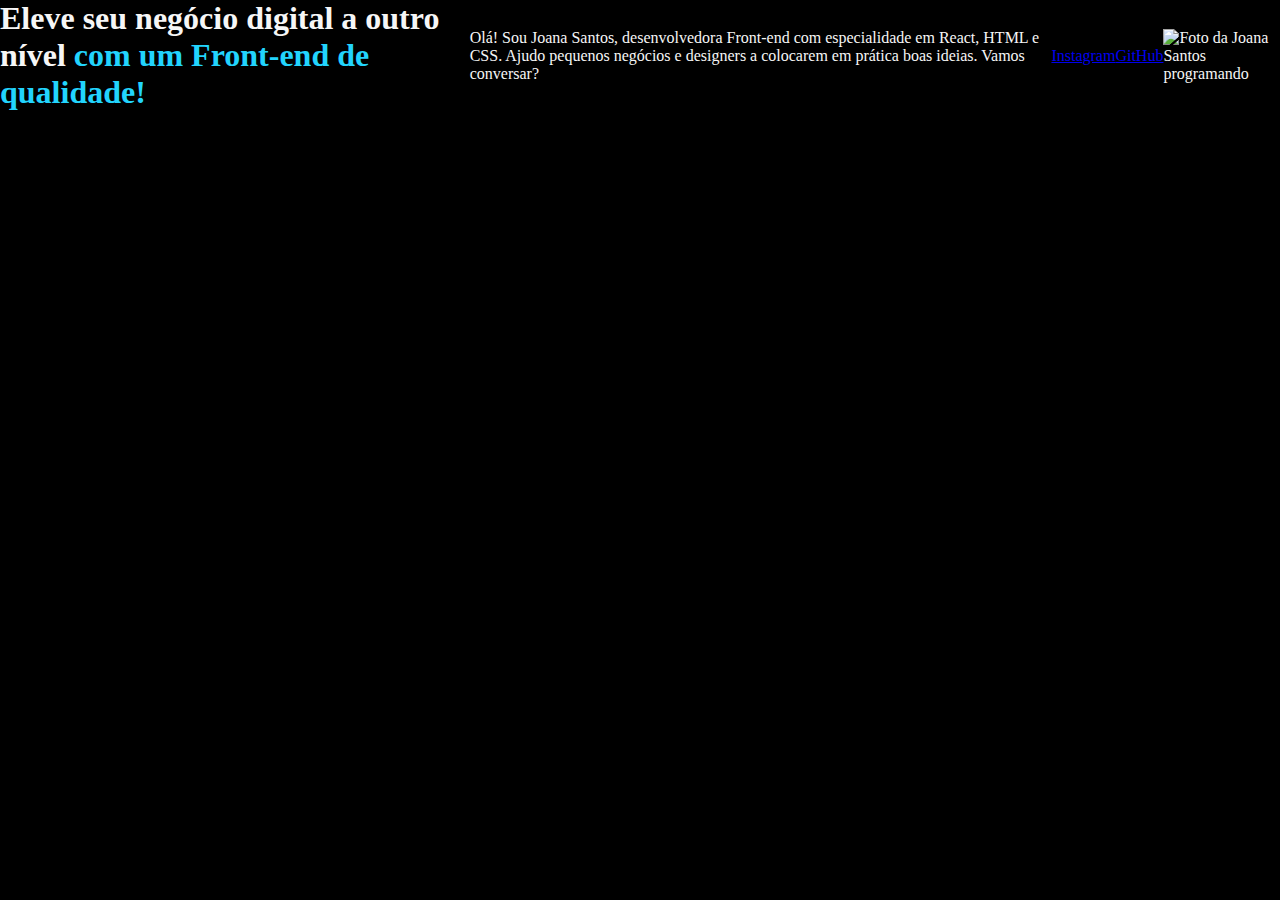
==== index.html @ f8ef232c "Criando estrutura básica" ====
<!DOCTYPE html>
<html lang="pt-br">
<head>
    <meta charset="UTF-8"> 
    <meta http-equiv="X-UA-Compatible" content="IE=edge">
    <meta name="viewport" content="width=device-width, initial-scale=1.0">
    <title>Portifolio</title>
    <link rel="stylesheet" href="css/style.css">
    
</head>
<body>
    <header></header>
    <main class="apresentacao">
        <h1>
            Eleve seu negócio digital a outro nível 
            <strong class="titulo-destaque">com um Front-end de qualidade!
            </strong></h1>
            <p>Olá! Sou Joana Santos, desenvolvedora 
            Front-end com especialidade em React, HTML e
            CSS. Ajudo pequenos negócios e designers a 
            colocarem em prática boas ideias. Vamos 
            conversar?</p>
            <a href="https://instagram.com/rafaballerini">Instagram</a>
            <a href="https://github.com/guilhermeonrails">GitHub</a>
            <img src="imagem.png" alt="Foto da Joana Santos programando">
    </main>
    <footer></footer>
</body>
</html>
---- css/style.css ----
*{
    margin: 0;
    padding: 0;
}
body{
    background-color: #000000;
    color: #F6F6F6;
    height: 100vh;
    box-sizing: border-box;
}
.titulo-destaque{
    color: #22D4FD;
}
.apresentacao{
    display: flex;
    align-items: center;
}
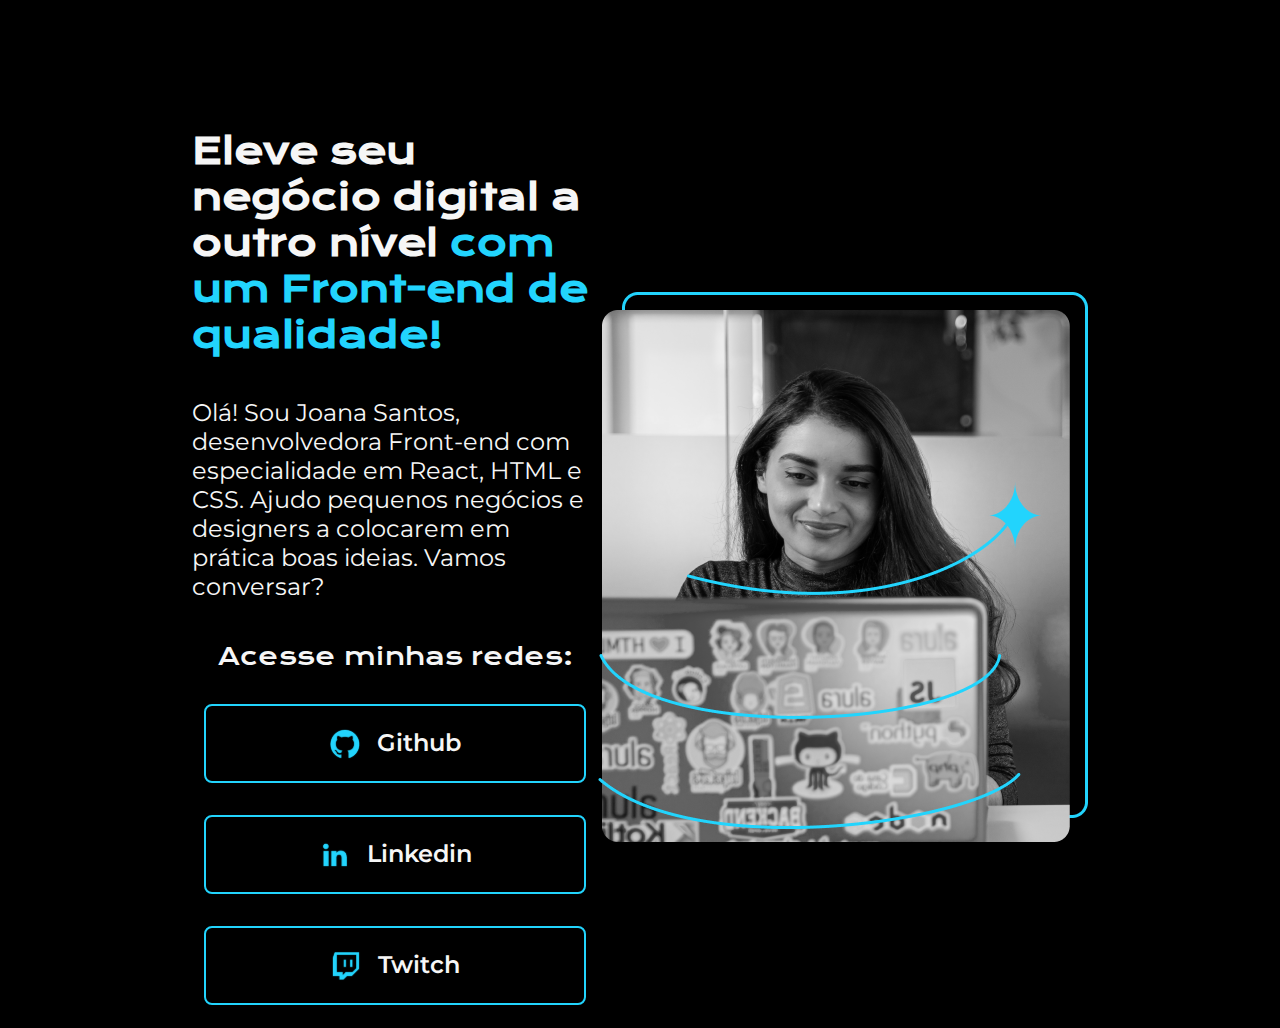
==== commit 22e971be: "Atualizando botões (links)" ====
--- a/index.html
+++ b/index.html
@@ -1,29 +1,35 @@
 <!DOCTYPE html>
 <html lang="pt-br">
 <head>
-    <meta charset="UTF-8"> 
+    <meta charset="UTF-8">
     <meta http-equiv="X-UA-Compatible" content="IE=edge">
     <meta name="viewport" content="width=device-width, initial-scale=1.0">
+    <link rel="stylesheet" href="css/style.css">
     <title>Portifolio</title>
-    <link rel="stylesheet" href="css/style.css">
-    
 </head>
 <body>
-    <header></header>
     <main class="apresentacao">
-        <h1>
-            Eleve seu negócio digital a outro nível 
-            <strong class="titulo-destaque">com um Front-end de qualidade!
-            </strong></h1>
-            <p>Olá! Sou Joana Santos, desenvolvedora 
-            Front-end com especialidade em React, HTML e
-            CSS. Ajudo pequenos negócios e designers a 
-            colocarem em prática boas ideias. Vamos 
-            conversar?</p>
-            <a href="https://instagram.com/rafaballerini">Instagram</a>
-            <a href="https://github.com/guilhermeonrails">GitHub</a>
-            <img src="imagem.png" alt="Foto da Joana Santos programando">
+        <section class="apresentacao__conteudo">
+            <h1 class="apresentacao__titulo">Eleve seu negócio digital a outro nível <strong class="titulo--destaque">com um Front-end de qualidade!</strong></h1>
+            <p class="apresentacao__texto">Olá! Sou Joana Santos, desenvolvedora Front-end com especialidade em React, HTML e CSS. Ajudo pequenos negócios e designers a colocarem em prática boas ideias. Vamos conversar?</p>
+            <div class="apresentacao__links">
+                <h2 class="apresentacao__subtitulo" >Acesse minhas redes:</h2>
+                <a class="apresentacao__link" href="https://github.com/yagojsantos">
+                    <img src="./assets/Logo Github.svg" alt="Logotipo Github">
+                    Github
+                </a>
+                <a href="https://www.linkedin.com/in/yagojsantos/" class="apresentacao__link">
+                    <img src="./assets/Logo linkedin.svg" alt="Logotipo Linkedin">
+                    Linkedin
+                </a>
+                <a href="" class="apresentacao__link">
+                    <img src="./assets/Logo Twitch.svg" alt="Logotipo Twitch">
+                    Twitch
+                </a>
+                
+            </div>
+        </section>
+        <img src="./assets/foto.png" alt="Foto do Yago de Jesus Santos.">
     </main>
-    <footer></footer>
 </body>
 </html>--- a/css/style.css
+++ b/css/style.css
@@ -1,17 +1,64 @@
+/* Fontes externas */
+@import url('https://fonts.googleapis.com/css2?family=Krona+One&family=Montserrat:wght@400;600&display=swap');
 *{
     margin: 0;
     padding: 0;
 }
 body{
-    background-color: #000000;
-    color: #F6F6F6;
     height: 100vh;
     box-sizing: border-box;
+    background-color: #000000;
 }
-.titulo-destaque{
+.apresentacao{
+    margin: 10% 15%;
+    display: flex;
+    align-items: center;
+    justify-content: space-between;
+}
+.apresentacao__conteudo{
+    width: 615px;
+    display: flex;
+    flex-direction: column;
+    gap:40px;
+}
+.apresentacao__titulo{
+    color: #F6F6F6;
+    font-size: 36px;
+    font-family:  'Krona One', sans-serif;
+}
+.titulo--destaque{
     color: #22D4FD;
 }
-.apresentacao{
+.apresentacao__texto{
+    font-size: 24px;
+    color: #F6F6F6;
+    font-family: 'Montserrat', sans-serif;
+}
+.apresentacao__links{
     display: flex;
+    flex-direction: column;
     align-items: center;
-}+    gap: 32px;
+    justify-content: space-between;
+}
+.apresentacao__subtitulo{
+    color: #F6F6F6;
+    font-family: 'Krona One', sans-serif;
+    font-weight: 400;
+    font-size: 24px;
+}
+.apresentacao__link{
+    display: flex;
+    justify-content: center;
+    gap: 16px;
+    width: 378px;
+    text-align: center;
+    border-radius: 8px;
+    font-size: 24px;
+    font-weight:600;
+    padding: 21.5px 0;
+    text-decoration: none;
+    color: #F6F6F6;
+    font-family: 'Montserrat', sans-serif;   
+    border: 2px solid #22D4FD;
+}
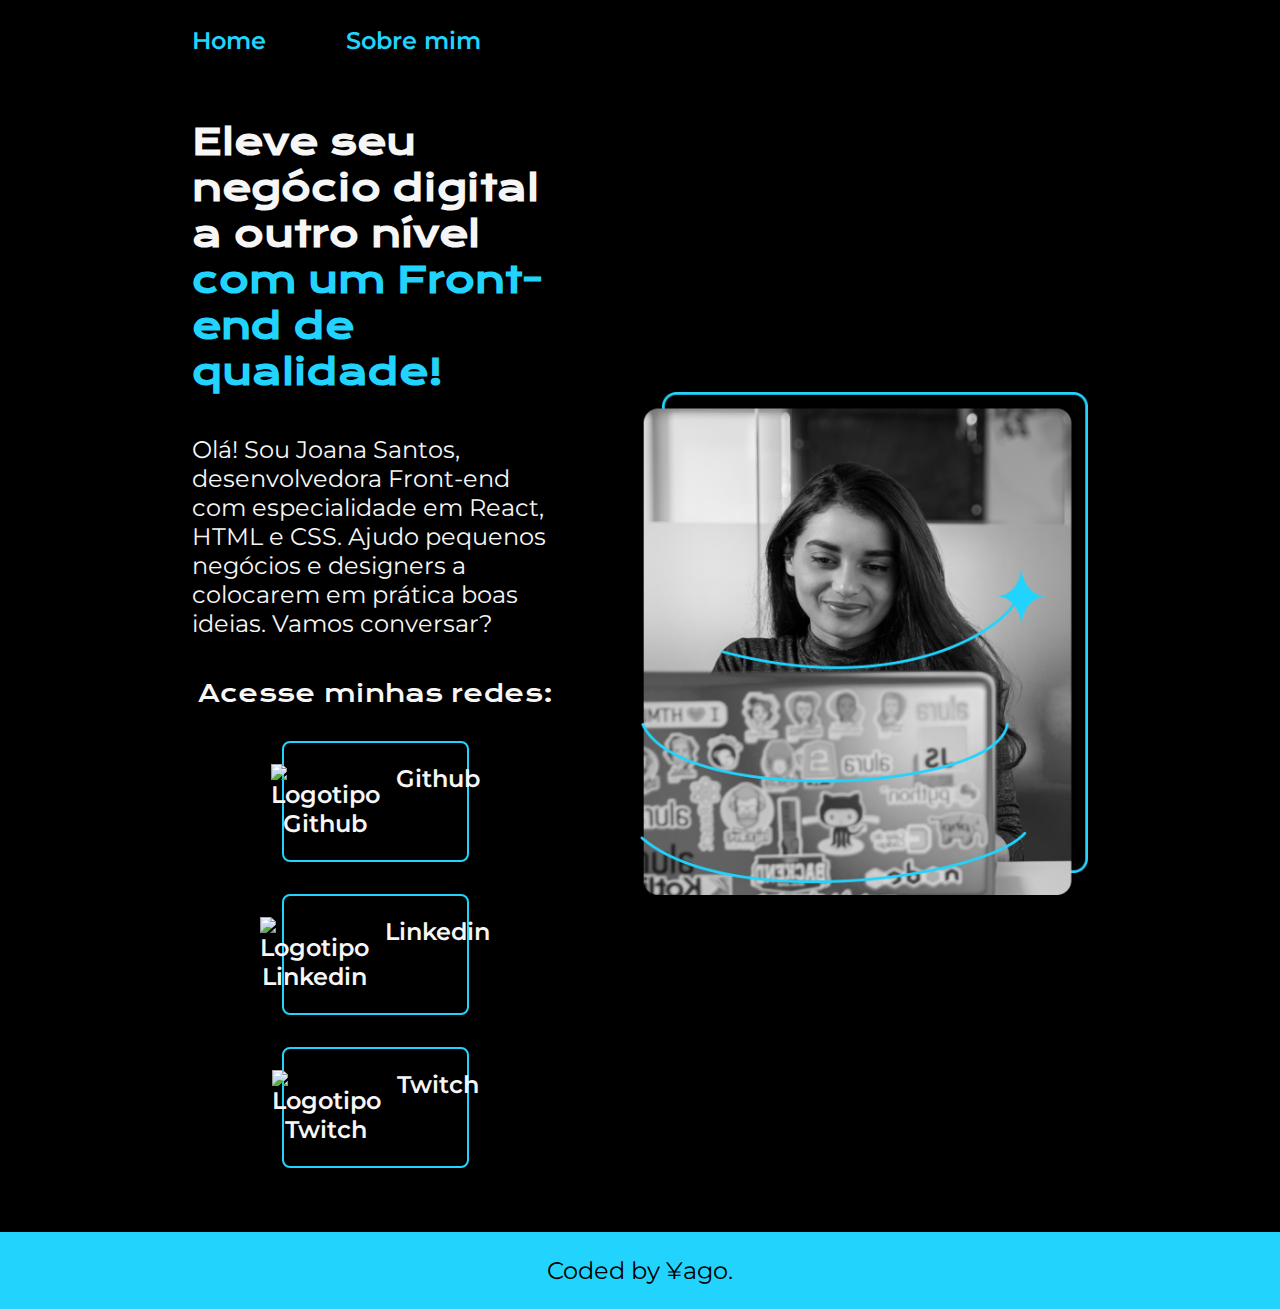
==== commit 0177da3a: "Projeto finalizado." ====
--- a/index.html
+++ b/index.html
@@ -4,32 +4,42 @@
     <meta charset="UTF-8">
     <meta http-equiv="X-UA-Compatible" content="IE=edge">
     <meta name="viewport" content="width=device-width, initial-scale=1.0">
-    <link rel="stylesheet" href="css/style.css">
+    <link rel="stylesheet" href="./styles/style.css">
     <title>Portifolio</title>
 </head>
 <body>
+    <header class="cabecalho">
+        <nav class="cabecalho__menu">
+            <a class="cabecalho__link" href="index.html">Home</a>
+            <a class="cabecalho__link" href="about.html">Sobre mim</a>
+        </nav>
+    </header>
     <main class="apresentacao">
         <section class="apresentacao__conteudo">
-            <h1 class="apresentacao__titulo">Eleve seu negócio digital a outro nível <strong class="titulo--destaque">com um Front-end de qualidade!</strong></h1>
+            <h1 class="apresentacao__titulo">
+                Eleve seu negócio digital a outro nível <strong class="titulo--destaque">com um Front-end de qualidade!</strong>
+            </h1>
             <p class="apresentacao__texto">Olá! Sou Joana Santos, desenvolvedora Front-end com especialidade em React, HTML e CSS. Ajudo pequenos negócios e designers a colocarem em prática boas ideias. Vamos conversar?</p>
             <div class="apresentacao__links">
                 <h2 class="apresentacao__subtitulo" >Acesse minhas redes:</h2>
                 <a class="apresentacao__link" href="https://github.com/yagojsantos">
-                    <img src="./assets/Logo Github.svg" alt="Logotipo Github">
+                    <img src="./assets/logo_github.svg" alt="Logotipo Github">
                     Github
                 </a>
                 <a href="https://www.linkedin.com/in/yagojsantos/" class="apresentacao__link">
-                    <img src="./assets/Logo linkedin.svg" alt="Logotipo Linkedin">
+                    <img src="./assets/logo_linkedin.svg" alt="Logotipo Linkedin">
                     Linkedin
                 </a>
                 <a href="" class="apresentacao__link">
-                    <img src="./assets/Logo Twitch.svg" alt="Logotipo Twitch">
+                    <img src="./assets/logo_twitch.svg" alt="Logotipo Twitch">
                     Twitch
                 </a>
-                
             </div>
         </section>
-        <img src="./assets/foto.png" alt="Foto do Yago de Jesus Santos.">
+        <img class="apresentacao__imagem" src="./assets/foto.png" alt="Foto da Joana Santos programando">
     </main>
+    <footer class="rodape">
+        <p>Coded by ¥ago.</p>
+    </footer>
 </body>
 </html>--- a/styles/style.css
+++ b/styles/style.css
@@ -0,0 +1,115 @@
+/* Fontes externas */
+@import url('https://fonts.googleapis.com/css2?family=Krona+One&family=Montserrat:wght@400;600&display=swap');
+:root{
+    --cor-primaria: #000000;
+    --cor-segundaria: #F6F6F6;
+    --cor-terciaria: #22D4FD;
+    --cor-hover: #272727;;
+
+    --fonte-primaria:'Krona One', sans-serif;
+    --fonte-secundaria:'Montserrat',sans-serif;
+}
+*{
+    margin: 0;
+    padding: 0;
+}
+body{
+    box-sizing: border-box;
+    background-color: var(--cor-primaria);
+    color: var(--cor-segundaria);
+}
+.cabecalho{
+    padding: 2% 0 0 15%;
+}
+.cabecalho__menu{
+    display: flex;
+    gap: 80px;
+}
+.cabecalho__link{
+    font-family: var(--fonte-secundaria);
+    font-size: 1.5rem;
+    font-weight: 600;
+    color: var(--cor-terciaria);
+    text-decoration: none;
+}
+.apresentacao{
+    padding: 5% 15%;
+    display: flex;
+    align-items: center;
+    justify-content: space-between;
+    gap: 82px;
+}
+.apresentacao__conteudo{
+    width: 50%;
+    display: flex;
+    flex-direction: column;
+    gap:40px;
+}
+.apresentacao__titulo{
+    font-size: 2.25rem;
+    font-family:  var(--fonte-primaria);
+}
+.titulo--destaque{
+    color: var(--cor-terciaria);
+}
+.apresentacao__texto{
+    font-size: 1.5rem;
+    font-family: var(--fonte-secundaria);
+}
+.apresentacao__links{
+    display: flex;
+    flex-direction: column;
+    align-items: center;
+    gap: 32px;
+    justify-content: space-between;
+}
+.apresentacao__subtitulo{
+    font-family: var(--fonte-primaria);
+    font-weight: 400;
+    font-size: 1.5rem;
+}
+.apresentacao__link{
+    display: flex;
+    justify-content: center;
+    gap: 16px;
+    width: 50%;
+    text-align: center;
+    border-radius: 8px;
+    font-size: 1.5rem;
+    font-weight:600;
+    padding: 21.5px 0;
+    text-decoration: none;
+    color: var(--cor-segundaria);
+    font-family: var(--fonte-secundaria);   
+    border: 2px solid var(--cor-terciaria);
+}
+.apresentacao__link:hover{
+    background: var(--cor-hover);
+}
+.apresentacao__imagem{
+    width: 50%;
+}
+.rodape{
+    color: var(--cor-primaria);
+    background-color: var(--cor-terciaria);
+    padding: 24px;
+    text-align: center;
+    font-family: var(--fonte-secundaria);
+    font-size: 1.5rem;
+    font-weight: 400;
+}
+@media(max-width: 1200px){
+    .cabecalho{
+        padding: 10%;
+    }
+    .cabecalho__menu{
+        justify-content: center;
+    }
+    .apresentacao{
+        flex-direction: column-reverse;
+        padding: 5%;
+    }
+    .apresentacao__conteudo{
+    width: auto;
+    }
+}